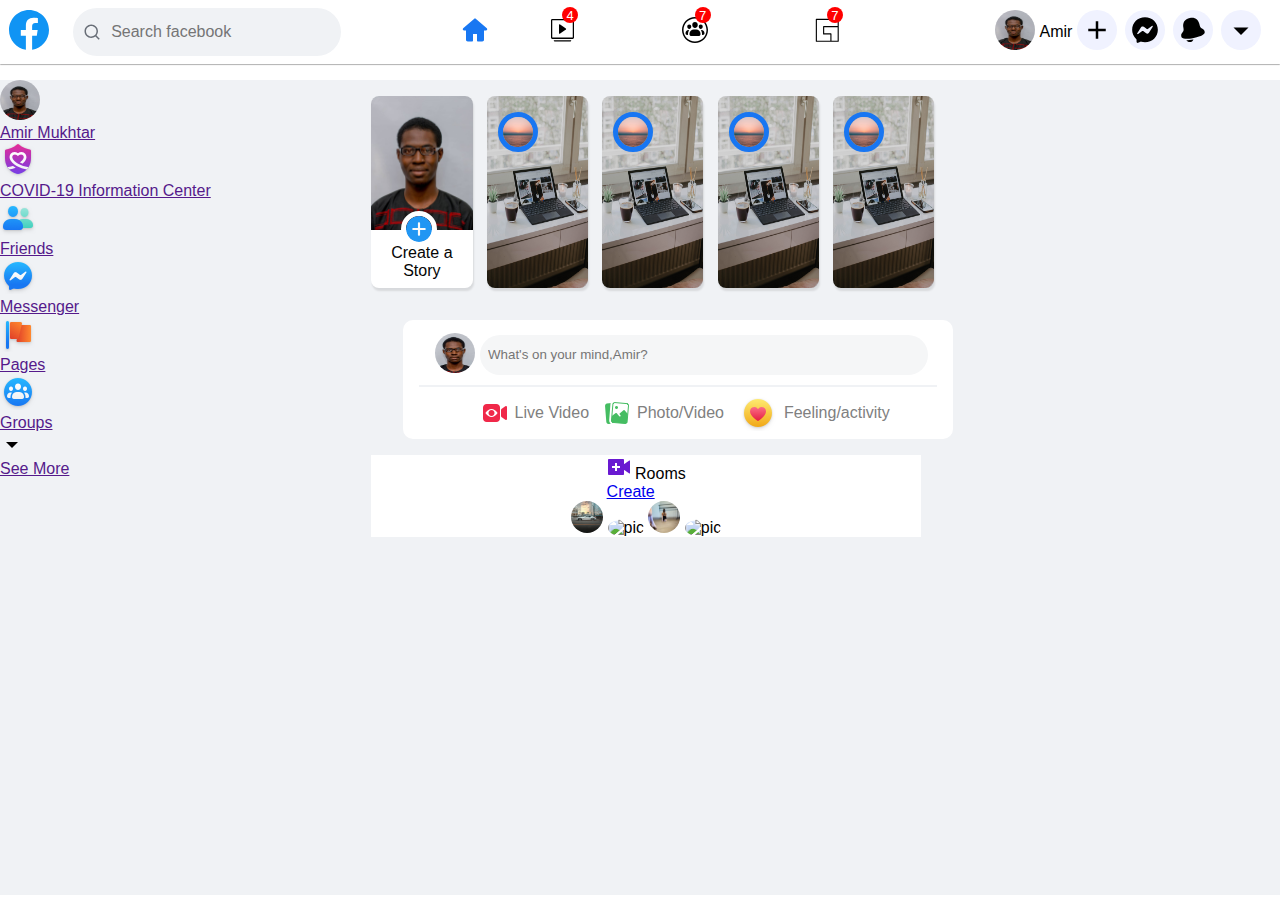
==== home.html @ fef08db2 "feat: fix" ====
<!DOCTYPE html>
<html lang="en">
<head>
  <meta charset="UTF-8">
  <meta name="viewport" content="width=device-width, initial-scale=1.0">
  <title>Home view</title>
  <link rel="stylesheet" href="./css/app.css">
</head>
<body>
  <nav>
    
    <a href="#"><img src="./media/facebook-logo.svg" alt="facebook" class="facebook"></a>

    <form>
      <div class="search-nav">
        <img src="./media/search-tf.svg" alt="search" class="search">
        <input type="search" name="search" id="" placeholder="Search facebook" class="input">
      </div>
    </form>
    
    

    <span class="spacer"></span>

    
    <a href=""><img src="./media/home-filled.svg" alt="home" class="home "></a>
     
    <div class="border"></div>
    
    <div class="profile">
      <span class="count">4</span>
      <a href=""><img src="./media/tv.svg" alt="home" class="tv"></a>
    </div>

    <div class="profile">
      <span class="count">7</span> 
      <a href=""><img src="./media/nav-group.svg" alt="group" class="group"></a>
      </div>

      <div class="profile">

      <span class="count">7</span> 
      <a href=""><img src="./media/tile.svg" alt="tile" class="tile"></a>
     </div>
     

    <span class="spacer"></span>

    <a href=""><img src="./media/profilepic.jpg" alt="profilepic" class="profilepic"></a>
    
    <p class="Amir">Amir</p> 
    
    <div class="right-nav">

    <a href=""><img src="./media/add-line.svg" alt="plus" class="plus"></a>
    
    <a href=""><img src="./media/messenger.svg" alt="plus" class="plus"></a>
    
    <a href=""><img src="./media/bell.svg" alt="bell" class="plus"></a>

    <a href=""><img src="./media/arrow-down.svg" alt="arrow" class="plus"></a>
     
  

  
  </nav>
  
<main class="container">
   <div>
     <a href=""><img src="./media/profilepic.jpg" alt="pic" class="profilepic">
     <p>Amir Mukhtar</p></a>

     <a href=""><img src="./media/covid.png" alt=""><p>COVID-19 Information Center</p></a>

     <a href=""><img src="./media/group-filled.png" alt=""><p>Friends</p></a>
      
     <a href=""><img src="./media/messengerblue.png" alt=""><p>Messenger</p></a>

     <a href=""><img src="./media/flag.png" alt=""><p>Pages</p></a>

     <a href=""><img src="./media/group.png" alt=""><p>Groups</p></a>

     <a href=""><img src="./media/arrow-down.svg" alt=""><p>See More</p></a>
    </div>
  
 <section>

  <div class="cards">
    <div class="first-card">
      <img src="./media/plus-flaticon.svg" alt="" class="plus-flaticon">
      <img src="./media/profilepic.jpg" alt="" class="profile-pic2">
      <span>Create a Story</span>
    </div>
    <div class="card">
      <img src="./media/aisha.jpg" alt="pic" class="circ">
      <img src="./media/friendspix.jpg" alt="friendspix">
    </div>
    <div class="card">
      <img src="./media/aisha.jpg" alt="pic" class="circ">
      <img src="./media/friendspix.jpg" alt="friendspix">
    </div>
    <div class="card">
      <img src="./media/aisha.jpg" alt="pic" class="circ">
      <img src="./media/friendspix.jpg" alt="friendspix"> 
    </div>
    <div class="card">
      <img src="./media/aisha.jpg" alt="pic" class="circ">
      <img src="./media/friendspix.jpg" alt="friendspix">
    </div>
   
  </div>

 <div class="cardbar">

  <div class="class">
  <a href=""><img src="./media/Mukhtar.jpg" alt="mukhtar" class="mukhtar"></a>
  <input type="text" name="Amir" id="Amir" placeholder="What's on your mind,Amir?">
 </div>

  <div id="downlines">
    <div class="downline">
      <a href=""><img src="./media/live-video.png" alt=""><p class="p">Live Video</p></a>

    </div>
    <div class="downline">
      <a href="#"><img src="./media/photo-video.png" alt=""><p class="p">Photo/Video</p></a>

    </div>
    <div class="downline">
      <a href="#"><img src="./media/heart.png" alt=""><p class="p">Feeling/activity</p></a>

    </div>

  </div>

</div>
  <div class="rooms">
    <div>
      <img src="./media/video-add-fill.png" alt="Video">
      <span>Rooms</span>
      <span class="spacer"></span>
      <a href="#">Create</a>
      
    </div>
   <div class="room">
   <img src="./media/firstpicture.jpg" alt="pic">
   <img src="./media/secondpic.jpg" alt="pic">
   <img src="./media/thirdpic.jpg" alt="pic">
   <img src="./media/fourthpic.jpg" alt="pic">
   </div>
  </div>
</section>


</main>



</div>             
</body>     


</html>
---- css/app.css ----
*{
  margin: 0;
  padding: 0;
  box-sizing: border-box;
  /* font-size: 16px; */
  font-family: Arial, Helvetica, sans-serif; 
}
body{
  font-size: 16px;
  font-family: -apple-system, BlinkMacSystemFont, 'Segoe UI', Roboto, Oxygen, Ubuntu, Cantarell, 'Open Sans', 'Helvetica Neue', sans-serif;
  
}
 nav{
  display: flex;
  align-items: center;
  justify-content: space-between;
  height: 64px;
  box-shadow: 0 0 .1rem;
}
form {
  display: flex;
  align-items: center;
  padding: 0 1rem;
}
.facebook{
  margin-left: .3rem;
}
.Amir{
  font-weight: 500;
}


.search-nav {
  display: flex;
  align-items: center;
  border-radius: 5rem;
  background-color: #F0F2F5;
  padding-left: 10px;
  
}

.input {
  border: none;
  background: none;
  outline: none;
  height: 3rem;
  width: 15rem;
  max-width: 100%;
  font-weight: 500;
  font-size: 1rem;
  padding-left: 10px;
}

.count{
  position: absolute;
  width: 1rem;
  height: 1rem;
  font-size: .8125rem;
  display: flex;
  align-items: center;
  justify-content: center;
  color: white;
  background-color: red;
  border-radius: 50%;
  top: -9px;
  right: 0;
}

.profile{
  display: flex;
  align-items: center;
  position: relative;
  justify-content: center;
  width: 2rem;
  border-radius: 50%;
  height: 2rem;
  margin: 0 3rem;
}

.right-nav{
  display: flex;
  align-items: center;
  
}

.spacer{
  display: flex;
  flex-grow: .4;
}

.profilepic{
  height: 40px;
  width: 40px;
  border-radius: 50%;
}

/* 
.brand-logo{
  display: flex;
  align-items: center;
}
.middle-class{
  display: flex;
}


.profilepic{
  border-radius: 30px;
}

.search{
  
  border-radius: 10px;
  align-items: center;
  
}
.search input{
  border: none;
  outline: none;
  background-color: #F0F2F5 ;
} */
.plus {
  width: 2.5rem;
  height: 2.5rem;
  border-radius: 50%;
  background-color: #f0f2ff;
  padding: 0.3rem;
  margin-right: .5rem;
}
.right-nav:last-child{
  margin-right: .7rem;
}
.container{
  background-color: #F0F2F5;
  display: grid;
  grid-template-areas: "sidebar-left main-content sidebar-right";
  grid-template-columns:29% 44% 27%;
  height: 90.5vh;
  margin-top: 1rem;
}
.profile-pic{
  width: 40px;
  height: 40px;
}
.plus-flaticon{
  width: 40px;
  height: 40px;
}


section{
  display: flex;
  flex-direction: column;
}
.cards{
display: flex;
width: 100%;
margin: 1rem 0 0;
height: 12rem;
justify-content: space-between;
cursor: pointer;
}
.first-card{
  width: 18%;
  height: 100%;
  position: relative;
  background-color: white;
  border-radius: 8px;
  box-shadow: 1px 3px 2px rgba(0, 0, 0, .1);
}
.first-card img{
  height: 70%;
  width: 100%;
  border-top-left-radius: 8px;
  border-top-right-radius: 8px;
}
.first-card span{
  height: 20%;
  width: auto;
  display: flex;
  align-items: center;
  justify-content: center;
  margin: .5rem 1rem 0;
  text-align: center;
  color: #050505;
  font-weight: 500;
}
img.plus-flaticon{
  width: 36px;
  height: 36px;
  position: absolute;
  border: 5px solid white;
  border-radius: 50%;
  right: 35%;
  top: 60%;
}
.card{
  width: 18%;
  position: relative;
  box-shadow: 1px 3px 2px rgba(0, 0, 0, .1);
  border-radius: 8px;
}
.card img{
  width: 100%;
  height: 100%;
  border-radius: 8px;
}
.card img.circ{
   height: 2.5rem;
   width: 2.5rem;
   border: 5px solid #1876F2;
   border-radius: 50%;
   position: absolute;
   top: 1rem;
   left: .7rem;
}














.cardbar{

  width: 550px;
  background-color:white;
  margin-top: 2rem;
  margin-left: 2rem;
  border-radius: 10px;
  padding: 0 1rem;
  display: flex;
  flex-direction: column;
}
.class{
  display: flex;
  align-items: center;
  justify-content: flex-start;
  border-bottom: 2px #F0F2F5 solid ;

}
.mukhtar{
  height: 40px;
  width: 40px;
  border-radius: 50%;
  margin: .8rem 0 .5rem 1rem;
}
.class input{
  width: 28rem;
  height: 40px;
  border-radius: 40px;
  padding-left: .5rem;
  background-color: #f5f6f7;
  color: black;
  border: none;
  outline: none;
  margin: .8rem 0 .5rem .3rem;
}
.class input:hover{
  background-color: #f0f2f5;
  cursor: pointer;
}
.cardbar  a input{
  display: flex;
  
} 
#downlines{
  display: flex;
  align-items: center;
  justify-content: center;
}
.downline a{
  display: flex;
  margin-left: 1rem;
  justify-content: center;
  padding: .5rem 0;
  text-decoration: none;
  color: grey;
}
#downlines a:hover{
  background-color: #f5f6f7;
}
.p{
  margin-left: .5rem;
}
.downline a{
  display: flex;
  align-items: center;
}

.rooms{
  display: flex;
  align-items: center;
  flex-direction: column;
  width: 550px;
  background-color: white;
  margin-top: 1rem;
}
.room img{
  width: 2rem;
  height: 2rem;
  border-radius: 50%;
}
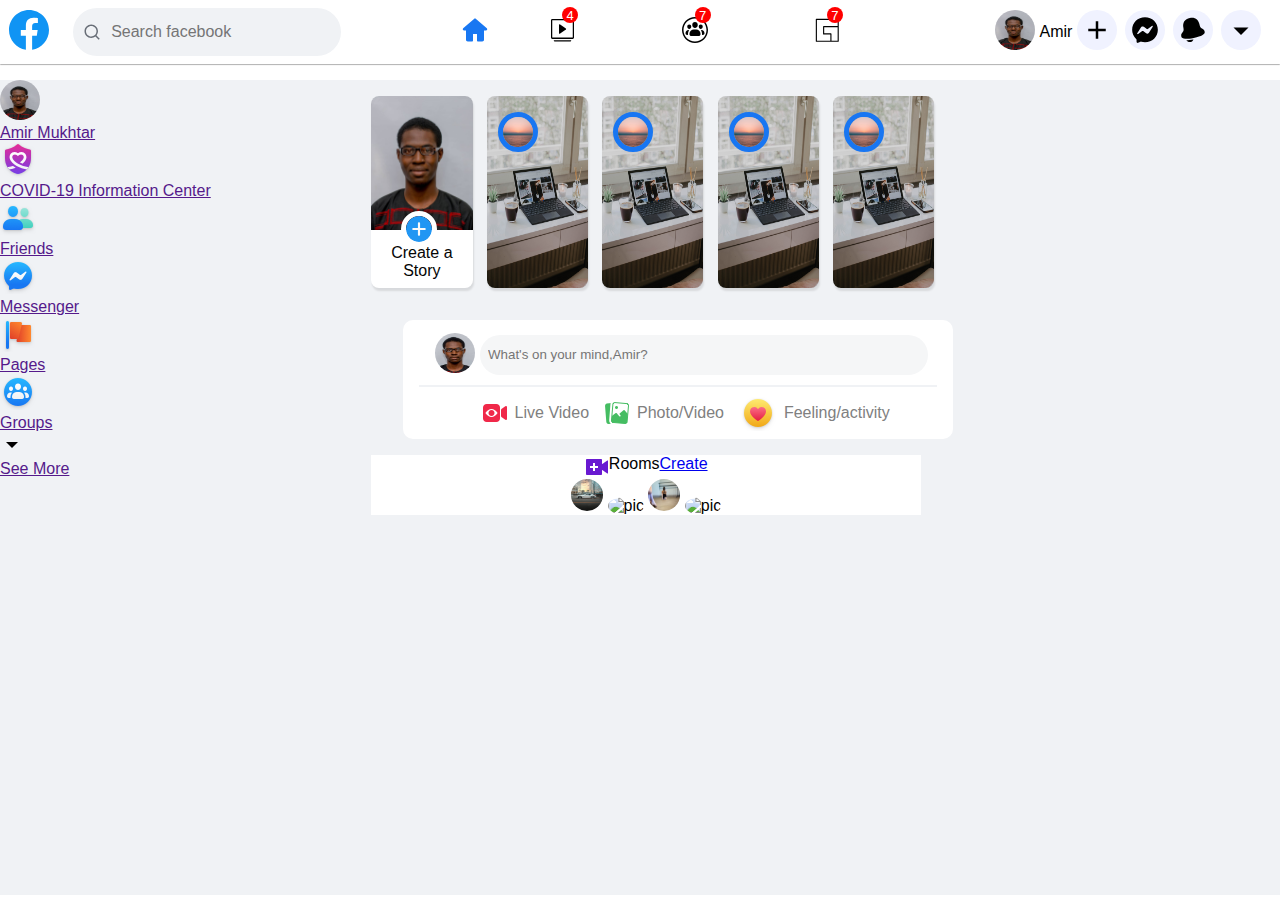
==== commit 4c2f3e4d: "feat: add" ====
--- a/home.html
+++ b/home.html
@@ -135,7 +135,7 @@
 
 </div>
   <div class="rooms">
-    <div>
+    <div class="video-room">
       <img src="./media/video-add-fill.png" alt="Video">
       <span>Rooms</span>
       <span class="spacer"></span>
--- a/css/app.css
+++ b/css/app.css
@@ -308,8 +308,13 @@
   height: 2rem;
   border-radius: 50%;
 }
-
-
-
-
-
+.video-room{
+  display: flex;
+  justify-content: space-between;
+}
+
+
+
+
+
+
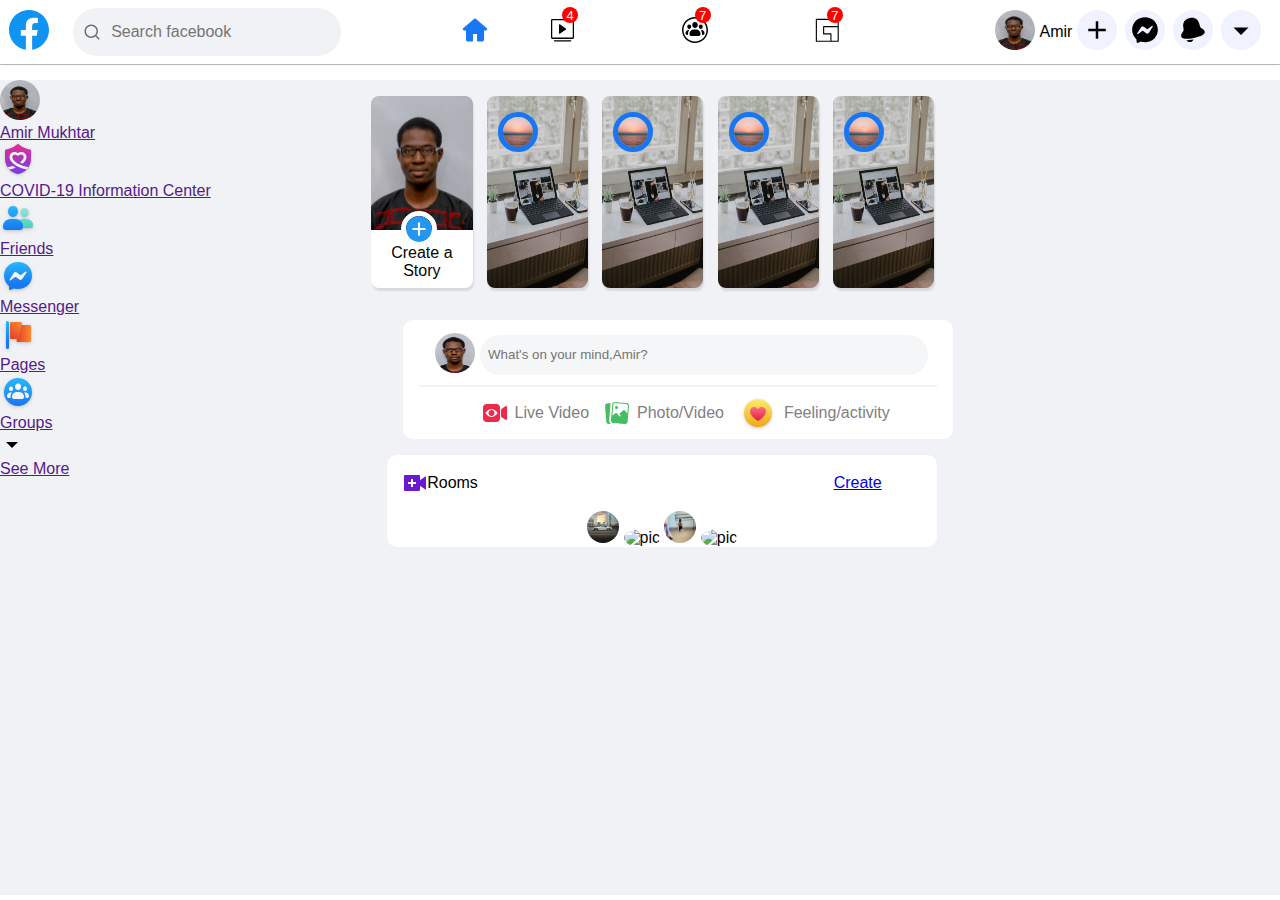
==== commit dfc1c4e5: "feat: room" ====
--- a/home.html
+++ b/home.html
@@ -138,7 +138,7 @@
     <div class="video-room">
       <img src="./media/video-add-fill.png" alt="Video">
       <span>Rooms</span>
-      <span class="spacer"></span>
+      <span class="spacer3"></span>
       <a href="#">Create</a>
       
     </div>
--- a/css/app.css
+++ b/css/app.css
@@ -302,6 +302,8 @@
   width: 550px;
   background-color: white;
   margin-top: 1rem;
+  margin-left: 1rem;
+  border-radius: 10px;
 }
 .room img{
   width: 2rem;
@@ -310,11 +312,17 @@
 }
 .video-room{
   display: flex;
-  justify-content: space-between;
-}
-
-
-
-
-
-
+  align-items: center;
+  width: 100%;
+  padding: 1rem;
+}
+.spacer3{
+  display: flex;
+  flex-grow: .9;
+}
+
+
+
+
+
+
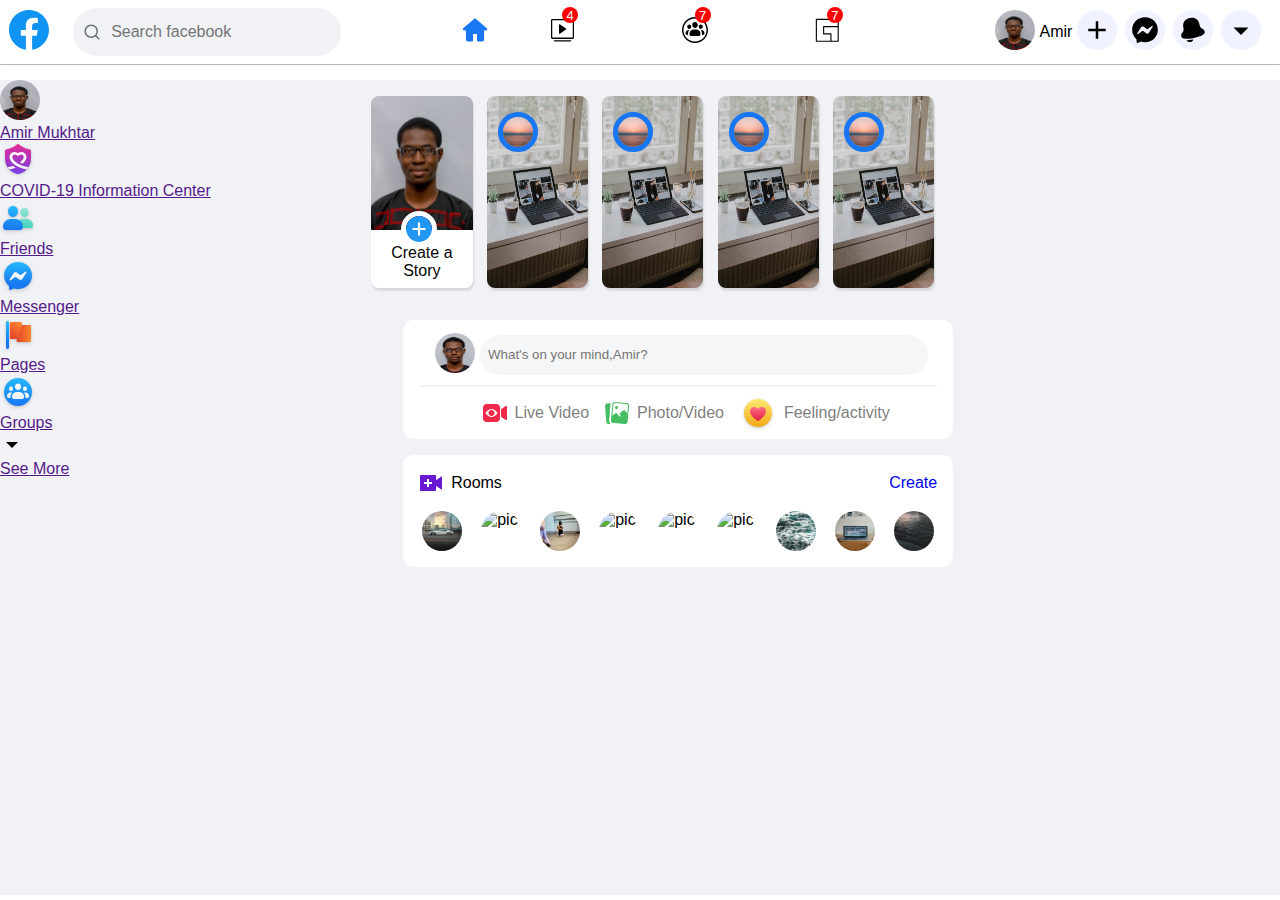
==== commit c6c70dbc: "feat: fix" ====
--- a/home.html
+++ b/home.html
@@ -137,18 +137,24 @@
   <div class="rooms">
     <div class="video-room">
       <img src="./media/video-add-fill.png" alt="Video">
-      <span>Rooms</span>
+      <span class="minus">Rooms</span>
       <span class="spacer3"></span>
       <a href="#">Create</a>
-      
+
     </div>
    <div class="room">
    <img src="./media/firstpicture.jpg" alt="pic">
    <img src="./media/secondpic.jpg" alt="pic">
    <img src="./media/thirdpic.jpg" alt="pic">
    <img src="./media/fourthpic.jpg" alt="pic">
+   <img src="./media/fourthpic.jpg" alt="pic">
+   <img src="./media/fourthpic.jpg" alt="pic">
+   <img src="./media/fifthpic.jpg" alt="pic">
+   <img src="./media/sixthpic.jpg" alt="pic">
+   <img src="./media/seventhpic.jpg" alt="pic">
    </div>
   </div>
+  <div class="white-circle"></div>
 </section>
 
 
--- a/css/app.css
+++ b/css/app.css
@@ -302,13 +302,20 @@
   width: 550px;
   background-color: white;
   margin-top: 1rem;
-  margin-left: 1rem;
+  margin-left: 2rem;
   border-radius: 10px;
 }
 .room img{
-  width: 2rem;
-  height: 2rem;
-  border-radius: 50%;
+  width: 2.5rem;
+  height: 2.5rem;
+  border-radius: 50%;
+  margin-bottom: 1rem;
+}
+.video-room a{
+  text-decoration: none;  
+}
+.minus{
+  margin-left: .5rem;
 }
 .video-room{
   display: flex;
@@ -318,11 +325,17 @@
 }
 .spacer3{
   display: flex;
-  flex-grow: .9;
-}
-
-
-
-
-
-
+  flex-grow: 1;
+}
+.room{
+  width: 100%;
+  display: flex;
+  justify-content: space-evenly;
+
+}
+
+
+
+
+
+
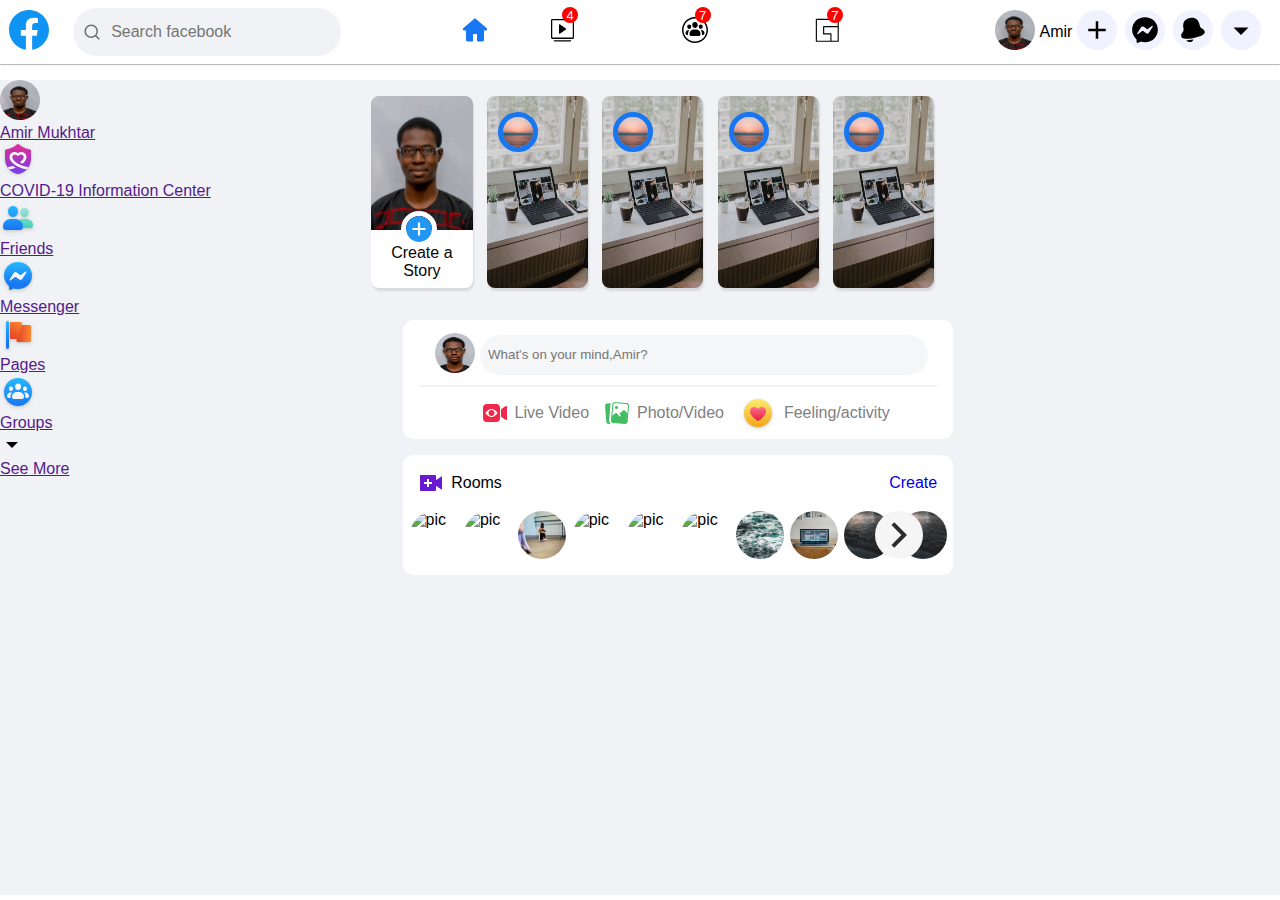
==== commit fded193a: "feat: added-commentbox" ====
--- a/home.html
+++ b/home.html
@@ -143,7 +143,7 @@
 
     </div>
    <div class="room">
-   <img src="./media/firstpicture.jpg" alt="pic">
+    <img src="./media/secondpic.jpg" alt="pic">
    <img src="./media/secondpic.jpg" alt="pic">
    <img src="./media/thirdpic.jpg" alt="pic">
    <img src="./media/fourthpic.jpg" alt="pic">
@@ -152,9 +152,16 @@
    <img src="./media/fifthpic.jpg" alt="pic">
    <img src="./media/sixthpic.jpg" alt="pic">
    <img src="./media/seventhpic.jpg" alt="pic">
+   <img src="./media/seventhpic.jpg" alt="pic">
+   <span class="white-circle"><img src="./media/side-arrow.svg" alt="arrow"></span>
    </div>
+
   </div>
-  <div class="white-circle"></div>
+
+  <div class="commentbox">
+    
+  </div>
+  
 </section>
 
 
--- a/css/app.css
+++ b/css/app.css
@@ -306,8 +306,8 @@
   border-radius: 10px;
 }
 .room img{
-  width: 2.5rem;
-  height: 2.5rem;
+  width: 3rem;
+  height: 3rem;
   border-radius: 50%;
   margin-bottom: 1rem;
 }
@@ -331,11 +331,19 @@
   width: 100%;
   display: flex;
   justify-content: space-evenly;
-
-}
-
-
-
-
-
-
+  position: relative;
+  cursor: pointer;
+}
+.white-circle{
+  position: absolute;
+  background-color: whitesmoke;
+  border-radius: 50%;
+  width: 3rem;
+  height: 3rem;
+  right: 1.9rem;
+}
+
+
+
+
+
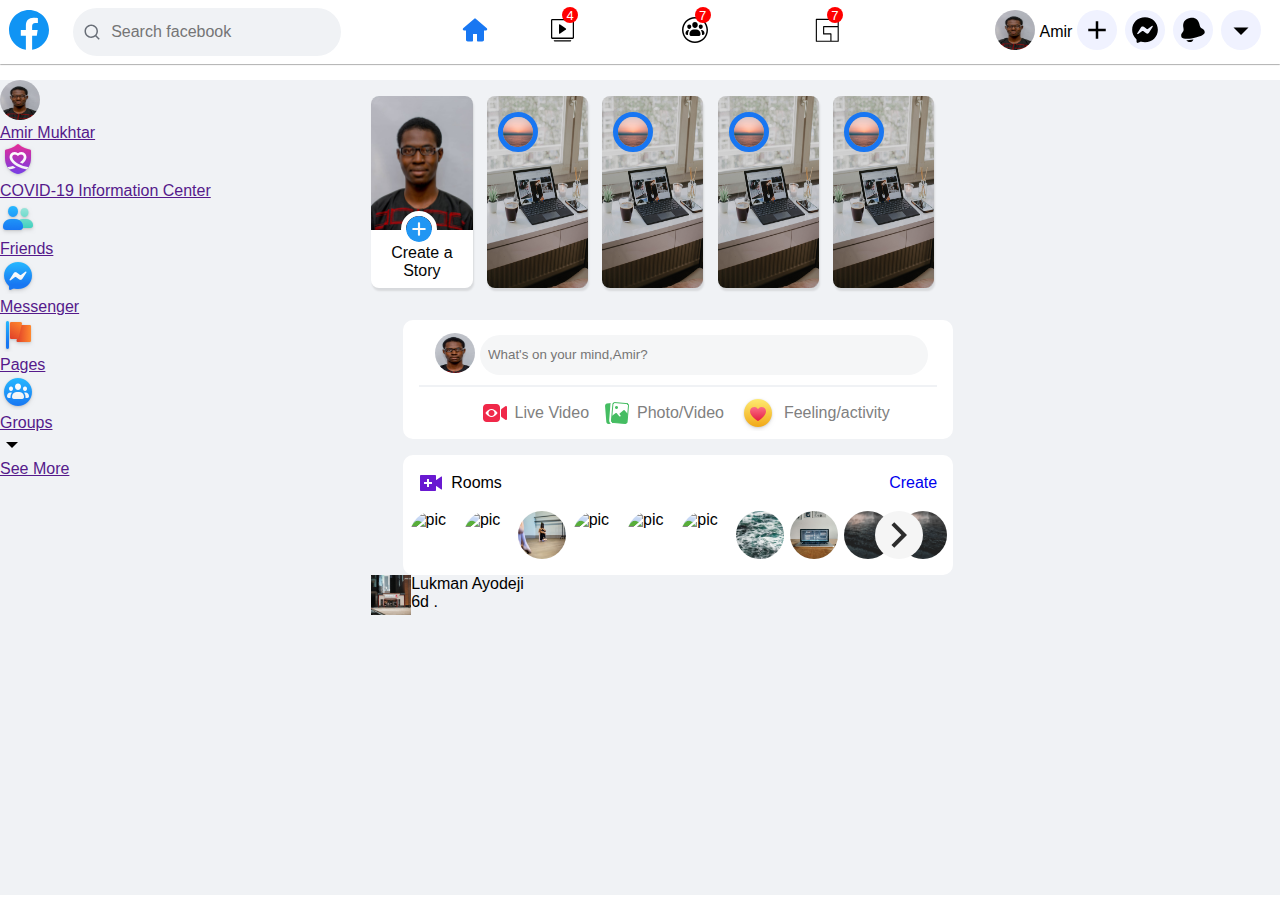
==== commit 752314b9: "feat: commentbox" ====
--- a/home.html
+++ b/home.html
@@ -158,10 +158,16 @@
 
   </div>
 
-  <div class="commentbox">
+  <div class="friends-post">
+   <img src="./media/commentbox-pic.jpg" alt="commentbox-pic">
+   <div class="friends-name">
+     <span class="look">Lukman Ayodeji</span>
+     <span>6d . </span>
+     
+   </div>
+  </div>
+      
     
-  </div>
-  
 </section>
 
 
--- a/css/app.css
+++ b/css/app.css
@@ -342,8 +342,17 @@
   height: 3rem;
   right: 1.9rem;
 }
-
-
-
-
-
+.friends-post{
+  display: flex;
+}
+.friends-post img{
+  width: 2.5rem;
+  height: 2.5rem;
+}
+.look{
+  display: block;
+}
+
+
+
+
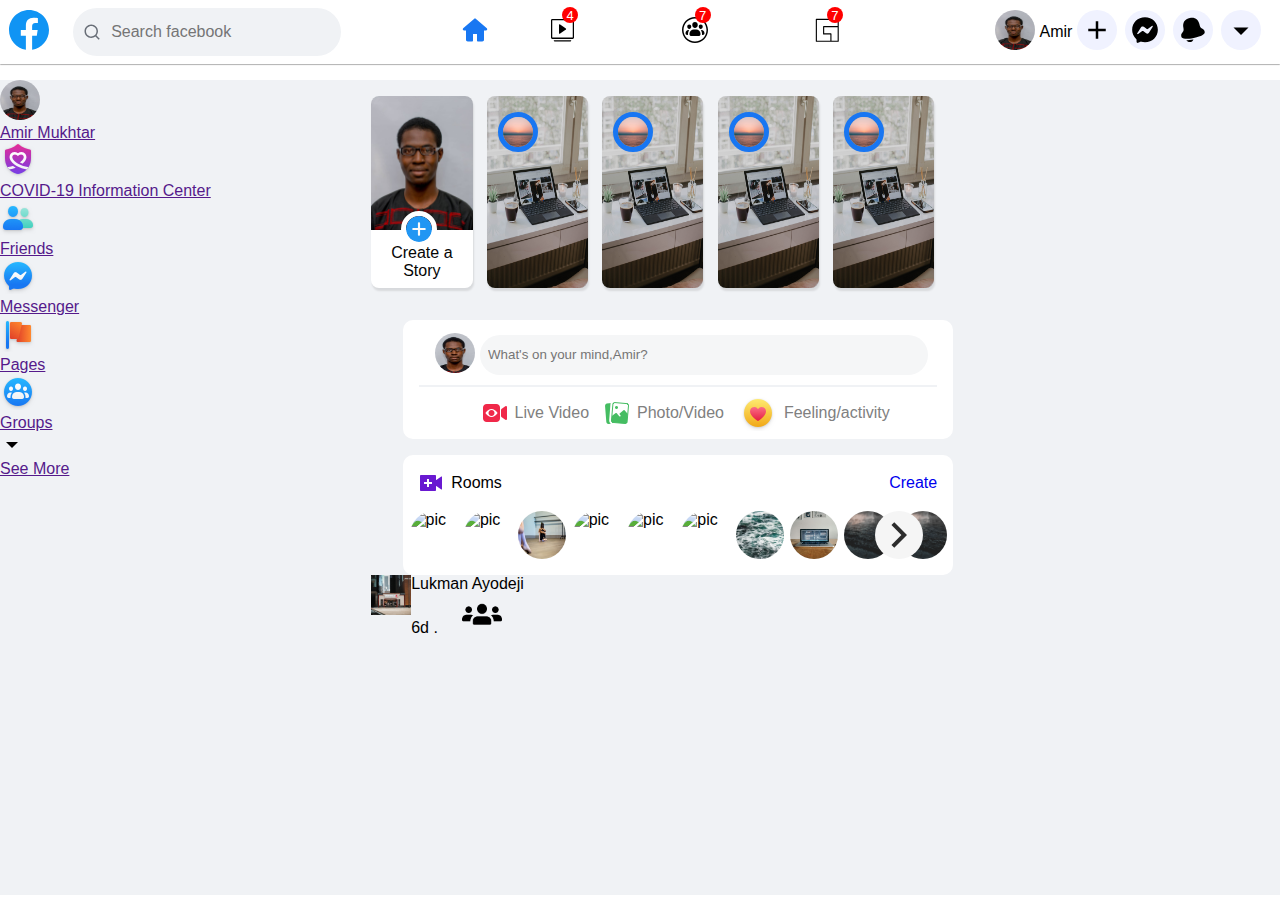
==== commit 26163eb2: "feat: commentbox" ====
--- a/home.html
+++ b/home.html
@@ -163,6 +163,7 @@
    <div class="friends-name">
      <span class="look">Lukman Ayodeji</span>
      <span>6d . </span>
+     <img src="./media/friends-group.png" alt="group" class="friendsgroup-pic">
      
    </div>
   </div>
--- a/css/app.css
+++ b/css/app.css
@@ -352,7 +352,13 @@
 .look{
   display: block;
 }
-
-
-
-
+.friendsgroup-pic{
+  width: 10px;
+  height: 10px;
+  margin-left: 1.2rem;
+}
+
+
+
+
+
